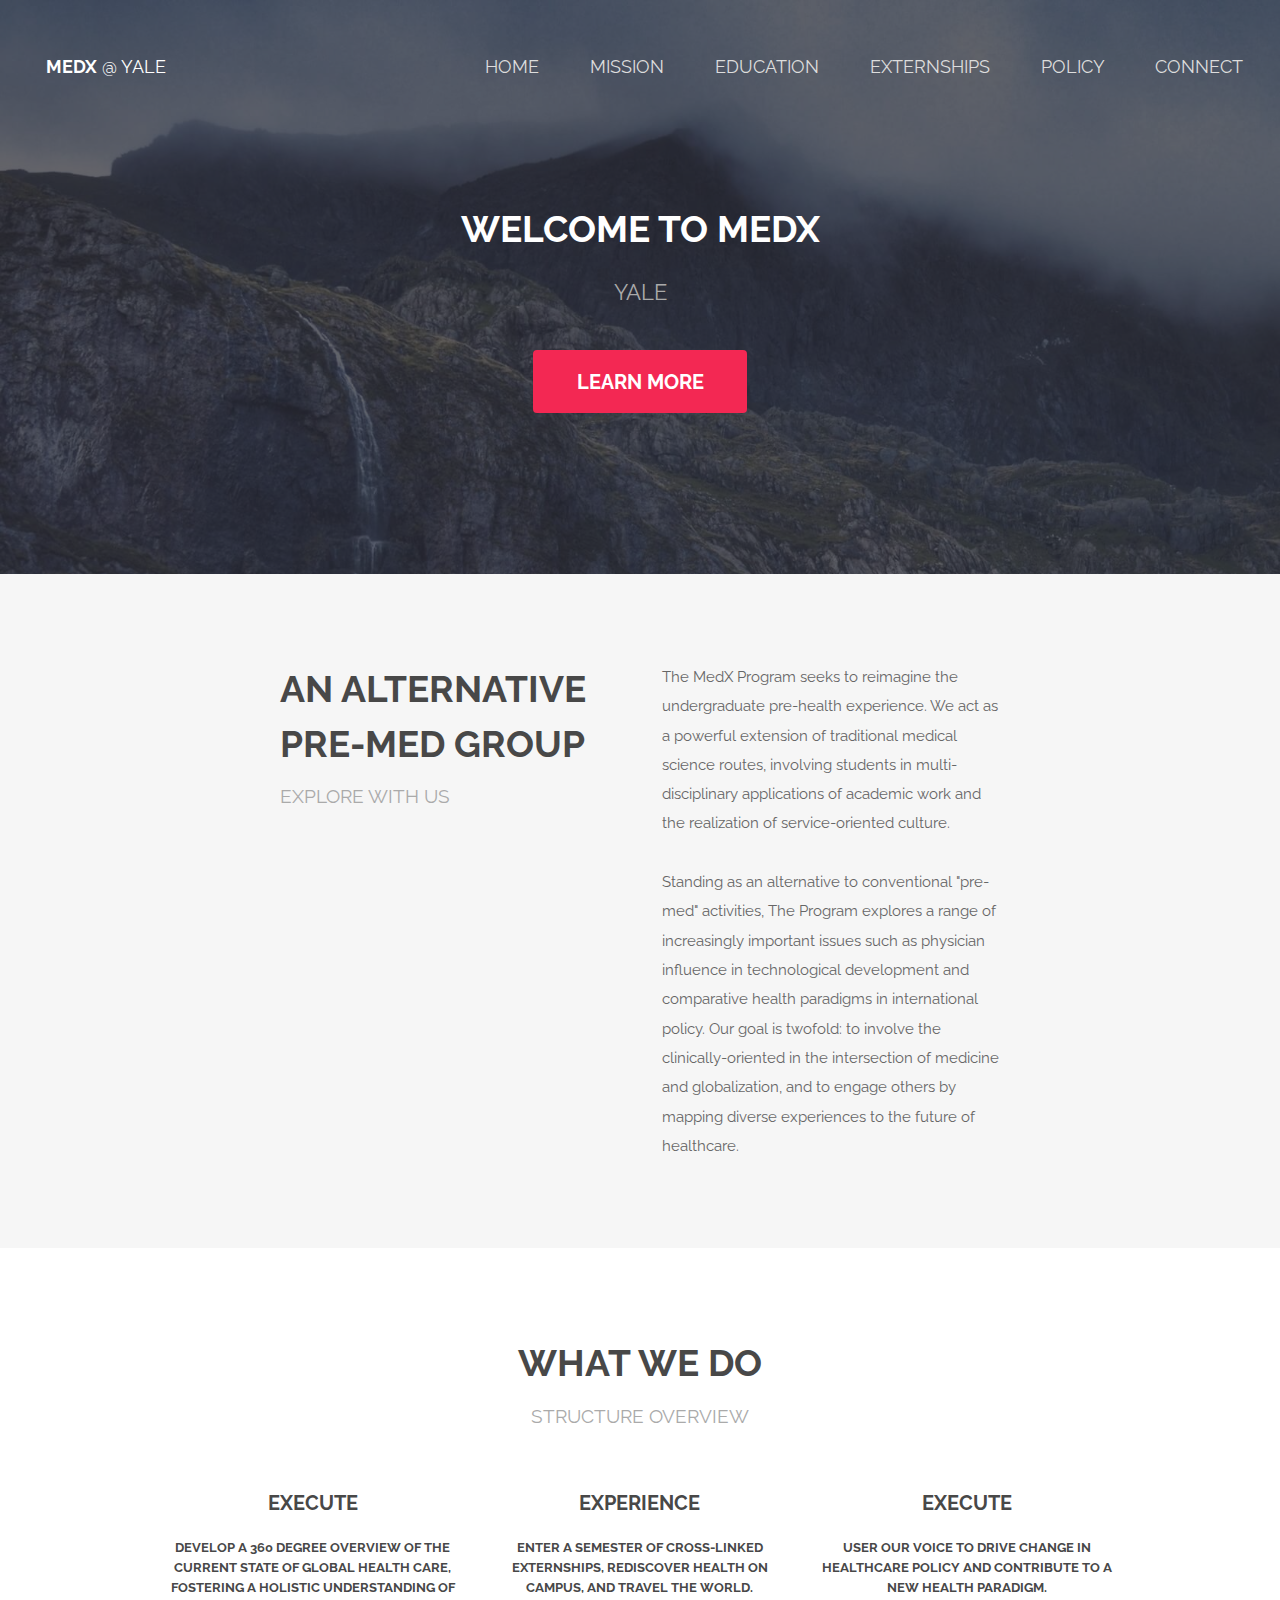
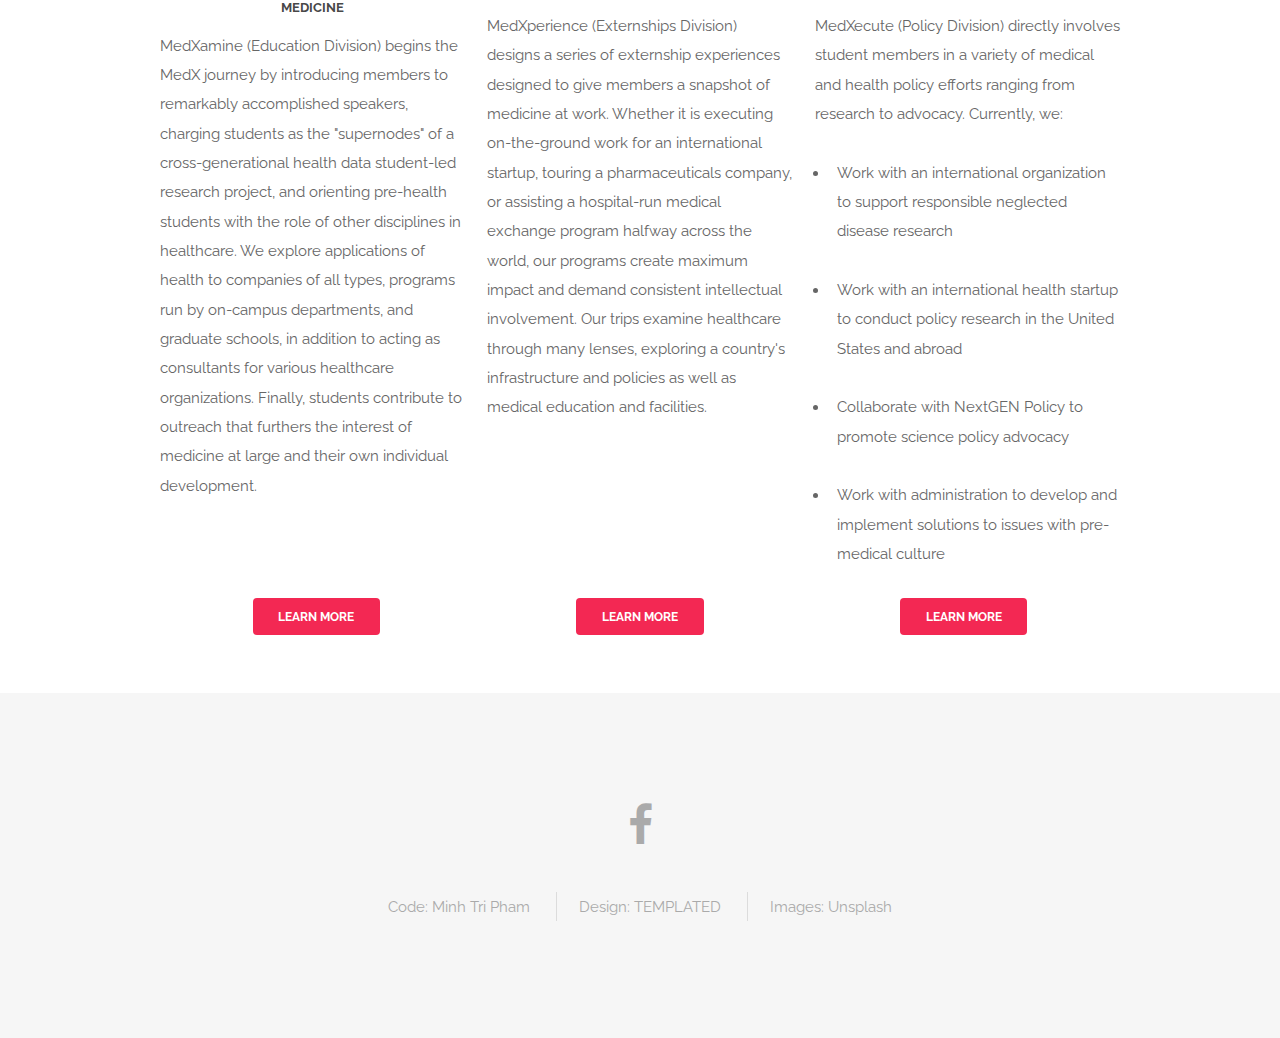
==== index.html @ 7923829c "init" ====
<!doctype html>
<html>
<head>
  <meta charset="utf-8">

  <!-- Always force latest IE rendering engine or request Chrome Frame -->
  <meta content="IE=edge,chrome=1" http-equiv="X-UA-Compatible">

  <!-- Use title if it's in the page YAML frontmatter -->
  <title>MedX @ Yale</title>

  <script src="javascripts/jquery.min.js"></script>
  <script src="javascripts/skel.min.js"></script>
  <script src="javascripts/skel-layers.min.js"></script>
  <script src="javascripts/init.js"></script>
  <noscript>
  <link rel="stylesheet" href="css/skel.css" />
  <link rel="stylesheet" href="css/style.css" />
  <link rel="stylesheet" href="css/style-xlarge.css" />
  </noscript>
</head>
<body class="landing">
  <header id="header" class="alt">
    <h1><strong><a href="index.html">MedX</a></strong> @ Yale</h1>
    <nav id="nav">
      <ul>
        <li><a href="/">Home</a></li>
        <li><a href="/mission.html">Mission</a></li>
        <li><a href="/education.html">Education</a></li>
        <li><a href="/externships.html">Externships</a></li>
        <li><a href="/policy.html">Policy</a></li>
        <li><a href="/connect.html">Connect</a></li>
      </ul>
    </nav>
  </header>

    <script>
window.smoothScrollTo = (function () {
  var timer, start, factor;
  
  return function (target, duration) {
    var offset = window.pageYOffset,
        delta  = target - window.pageYOffset; // Y-offset difference
    duration = duration || 1000;              // default 1 sec animation
    start = Date.now();                       // get start time
    factor = 0;
    
    if( timer ) {
      clearInterval(timer); // stop any running animations
    }
    
    function step() {
      var y;
      factor = (Date.now() - start) / duration; // get interpolation factor
      if( factor >= 1 ) {
        clearInterval(timer); // stop animation
        factor = 1;           // clip to max 1.0
      } 
      y = factor * delta + offset;
      window.scrollBy(0, y - window.pageYOffset);
    }
    
    timer = setInterval(step, 10);
    return timer;
  };
}());

</script>


<section id="banner">
	<h2>Welcome to MedX</h2>
	<p>Yale</p>
	<ul class="actions">
		<li><div onclick="smoothScrollTo(580, 530);" class="button special big">Learn More</div></li>
	</ul>
</section>

<section id="one" class="wrapper style2">
	<div class="container 75%">
		<div class="row 200%">
			<div class="6u 12u$(medium)">
				<header class="major">
					<h2>An alternative pre-med group</h2>
					<p>explore with us</p>
				</header>
			</div>
			<div class="6u$ 12u$(medium)">
				<p>The MedX Program seeks to reimagine the undergraduate pre-health experience. We act as a powerful extension of traditional medical science routes, involving students in multi-disciplinary applications of academic work and the realization of service-oriented culture.</p>
				<p>Standing as an alternative to conventional "pre-med" activities, The Program explores a range of increasingly important issues such as physician influence in technological development and comparative health paradigms in international policy. Our goal is twofold: to involve the clinically-oriented in the intersection of medicine and globalization, and to engage others by mapping diverse experiences to the future of healthcare.</p>
			</div>
		</div>
	</div>
</section>	

<section id="two" class="wrapper style1 special">
	<div class="container">
		<header class="major">
			<h2>What we do</h2>
			<p>structure overview</p>
		</header>
		<div class="row 400%">
			<div class="4u 12u$(xsmall)">
				<div>
					<h3>Execute</h3>
					<h5>Develop a 360 degree overview of the current state of global health care, fostering a holistic understanding of medicine</h5>
					<p class="align-left">MedXamine (Education Division) begins the MedX journey by introducing members to remarkably accomplished speakers, charging students as the "supernodes"  of a cross-generational health data student-led research project, and orienting pre-health students with the role of other disciplines in healthcare. We explore applications of health to companies of all types, programs run by on-campus departments, and graduate schools, in addition to acting as consultants for various healthcare organizations. Finally, students contribute to outreach that furthers the interest of medicine at large and their own individual development.</p>
				</div>
				
			</div>


			<div class="4u 12u$(xsmall)">
				<div class="fit captioned">
					<h3>Experience</h3>
					<h5>Enter a semester of cross-linked externships, rediscover health on campus, and travel the world.</h5>
					<p class="align-left">MedXperience (Externships Division) designs a series of externship experiences designed to give members a snapshot of medicine at work. Whether it is executing on-the-ground work for an international startup, touring a pharmaceuticals company, or assisting a hospital-run medical exchange program halfway across the world, our programs create maximum impact and demand consistent intellectual involvement. Our trips examine healthcare through many lenses, exploring a country's infrastructure and policies as well as medical education and facilities.</p>
				</div>
				
			</div>

			<div class="4u$ 12u$(xsmall)">
				<div class="">
					<h3>Execute</h3>
					<h5>User our voice to drive change in healthcare policy and contribute to a new health paradigm.</h5>
					<p class="align-left">MedXecute (Policy Division) directly involves student members in a variety of medical and health policy efforts ranging from research to advocacy. Currently, we:</p>
					<ul class="align-left">
						<li>
						Work with an international organization to support responsible neglected disease research </p>
						</li>
						<li>
						Work with an international health startup to conduct policy research in the United States and abroad</p>
						</li>
						<li>
						Collaborate with NextGEN Policy to promote science policy advocacy</p>
						</li>
						<li>
						Work with administration to develop and implement solutions to issues with pre-medical culture</p>
						</li>
					</ul>
				</div>
				
			</div>

		</div>
		
	
	<div class="row 50%">
		<div class="4u align-center"><a href="/education.html" class="button special small">Learn more</a></div>
		<div class="4u"><a href="/externships.html" class="button special small">Learn more</a></div>
		<div class="4u$"><a href="/policy.html" class="button special small">Learn more</a></div>
	</div>
	</div>
</section>
  

  <footer id="footer">
    <div class="container">
      <ul class="icons">
        <li><a href="#" class="icon fa-facebook"></a></li>
      </ul>
      <ul class="copyright">
        <li>Code: <a href="mailto:minhtri@pham.cz">Minh Tri Pham</a></li>
        <li>Design: <a href="http://templated.co">TEMPLATED</a></li>
        <li>Images: <a href="http://unsplash.com">Unsplash</a></li>
      </ul>
    </div>
  </footer>
</body>
</html>
---- css/skel.css ----
/* skel-baseline v2.0.3 | (c) n33 | getskel.com | MIT licensed */

/* Resets (http://meyerweb.com/eric/tools/css/reset/ | v2.0 | 20110126 | License: none (public domain)) */


	html,body,div,span,applet,object,iframe,h1,h2,h3,h4,h5,h6,p,blockquote,pre,a,abbr,acronym,address,big,cite,code,del,dfn,em,img,ins,kbd,q,s,samp,small,strike,strong,sub,sup,tt,var,b,u,i,center,dl,dt,dd,ol,ul,li,fieldset,form,label,legend,table,caption,tbody,tfoot,thead,tr,th,td,article,aside,canvas,details,embed,figure,figcaption,footer,header,hgroup,menu,nav,output,ruby,section,summary,time,mark,audio,video{margin:0;padding:0;border:0;font-size:100%;font:inherit;vertical-align:baseline;}article,aside,details,figcaption,figure,footer,header,hgroup,menu,nav,section{display:block;}body{line-height:1;}ol,ul{list-style:none;}blockquote,q{quotes:none;}blockquote:before,blockquote:after,q:before,q:after{content:'';content:none;}table{border-collapse:collapse;border-spacing:0;}body{-webkit-text-size-adjust:none}

/* Box Model */

	*, *:before, *:after {
		-moz-box-sizing: border-box;
		-webkit-box-sizing: border-box;
		box-sizing: border-box;
	}

/* Container */

	.container {
		margin-left: auto;
		margin-right: auto;

		/* width: (containers) */
		width: 1200px;
	}

	/* Modifiers */

		/* 125% */
			.container.\31 25\25 {
				width: 100%;

				/* max-width: (containers * 1.25) */
				max-width: 1500px;

				/* min-width: (containers) */
				min-width: 1200px;
			}

		/* 75% */
			.container.\37 5\25 {

				/* width: (containers * 0.75) */
				width: 900px;

			}

		/* 50% */
			.container.\35 0\25 {

				/* width: (containers * 0.50) */
				width: 600px;

			}

		/* 25% */
			.container.\32 5\25 {

				/* width: (containers * 0.25) */
				width: 300px;

			}

/* Grid */

	.row {
		border-bottom: solid 1px transparent;
	}

	.row > * {
		float: left;
	}

	.row:after, .row:before {
		content: '';
		display: block;
		clear: both;
		height: 0;
	}

	.row.uniform > * > :first-child {
		margin-top: 0;
	}

	.row.uniform > * > :last-child {
		margin-bottom: 0;
	}

	/* Gutters */

		/* Normal */

			.row > * {
				/* padding: (gutters.horizontal) 0 0 (gutters.vertical) */
				padding: 0 0 0 2em;
			}

			.row {
				/* margin: -(gutters.horizontal) 0 -1px -(gutters.vertical) */
				margin: 0 0 -1px -2em;
			}

			.row.uniform > * {
				/* padding: (gutters.vertical) 0 0 (gutters.vertical) */
				padding: 2em 0 0 2em;
			}

			.row.uniform {
				/* margin: -(gutters.vertical) 0 -1px -(gutters.vertical) */
				margin: -2em 0 -1px -2em;
			}

		/* 200% */

			.row.\32 00\25 > * {
				/* padding: (gutters.horizontal) 0 0 (gutters.vertical) */
				padding: 0 0 0 4em;
			}

			.row.\32 00\25 {
				/* margin: -(gutters.horizontal) 0 -1px -(gutters.vertical) */
				margin: 0 0 -1px -4em;
			}

			.row.uniform.\32 00\25 > * {
				/* padding: (gutters.vertical) 0 0 (gutters.vertical) */
				padding: 4em 0 0 4em;
			}

			.row.uniform.\32 00\25 {
				/* margin: -(gutters.vertical) 0 -1px -(gutters.vertical) */
				margin: -4em 0 -1px -4em;
			}

		/* 150% */

			.row.\31 50\25 > * {
				/* padding: (gutters.horizontal) 0 0 (gutters.vertical) */
				padding: 0 0 0 1.5em;
			}

			.row.\31 50\25 {
				/* margin: -(gutters.horizontal) 0 -1px -(gutters.vertical) */
				margin: 0 0 -1px -1.5em;
			}

			.row.uniform.\31 50\25 > * {
				/* padding: (gutters.vertical) 0 0 (gutters.vertical) */
				padding: 1.5em 0 0 1.5em;
			}

			.row.uniform.\31 50\25 {
				/* margin: -(gutters.vertical) 0 -1px -(gutters.vertical) */
				margin: -1.5em 0 -1px -1.5em;
			}

		/* 50% */

			.row.\35 0\25 > * {
				/* padding: (gutters.horizontal) 0 0 (gutters.vertical) */
				padding: 0 0 0 1em;
			}

			.row.\35 0\25 {
				/* margin: -(gutters.horizontal) 0 -1px -(gutters.vertical) */
				margin: 0 0 -1px -1em;
			}

			.row.uniform.\35 0\25 > * {
				/* padding: (gutters.vertical) 0 0 (gutters.vertical) */
				padding: 1em 0 0 1em;
			}

			.row.uniform.\35 0\25 {
				/* margin: -(gutters.vertical) 0 -1px -(gutters.vertical) */
				margin: -1em 0 -1px -1em;
			}

		/* 25% */

			.row.\32 5\25 > * {
				/* padding: (gutters.horizontal) 0 0 (gutters.vertical) */
				padding: 0 0 0 0.5em;
			}

			.row.\32 5\25 {
				/* margin: -(gutters.horizontal) 0 -1px -(gutters.vertical) */
				margin: 0 0 -1px -0.5em;
			}

			.row.uniform.\32 5\25 > * {
				/* padding: (gutters.vertical) 0 0 (gutters.vertical) */
				padding: 0.5em 0 0 0.5em;
			}

			.row.uniform.\32 5\25 {
				/* margin: -(gutters.vertical) 0 -1px -(gutters.vertical) */
				margin: -0.5em 0 -1px -0.5em;
			}

		/* 0% */

			.row.\30 \25 > * {
				padding: 0;
			}

			.row.\30 \25 {
				margin: 0 0 -1px 0;
			}

	/* Cells */

		.\31 2u, .\31 2u\24 { width: 100%; clear: none; margin-left: 0; }
		.\31 1u, .\31 1u\24 { width: 91.6666666667%; clear: none; margin-left: 0; }
		.\31 0u, .\31 0u\24 { width: 83.3333333333%; clear: none; margin-left: 0; }
		.\39 u, .\39 u\24 { width: 75%; clear: none; margin-left: 0; }
		.\38 u, .\38 u\24 { width: 66.6666666667%; clear: none; margin-left: 0; }
		.\37 u, .\37 u\24 { width: 58.3333333333%; clear: none; margin-left: 0; }
		.\36 u, .\36 u\24 { width: 50%; clear: none; margin-left: 0; }
		.\35 u, .\35 u\24 { width: 41.6666666667%; clear: none; margin-left: 0; }
		.\34 u, .\34 u\24 { width: 33.3333333333%; clear: none; margin-left: 0; }
		.\33 u, .\33 u\24 { width: 25%; clear: none; margin-left: 0; }
		.\32 u, .\32 u\24 { width: 16.6666666667%; clear: none; margin-left: 0; }
		.\31 u, .\31 u\24 { width: 8.3333333333%; clear: none; margin-left: 0; }

		.\31 2u\24 + *,
		.\31 1u\24 + *,
		.\31 0u\24 + *,
		.\39 u\24 + *,
		.\38 u\24 + *,
		.\37 u\24 + *,
		.\36 u\24 + *,
		.\35 u\24 + *,
		.\34 u\24 + *,
		.\33 u\24 + *,
		.\32 u\24 + *,
		.\31 u\24 + * {
			clear: left;
		}

		.\-11u { margin-left: 91.6666666667% }
		.\-10u { margin-left: 83.3333333333% }
		.\-9u { margin-left: 75% }
		.\-8u { margin-left: 66.6666666667% }
		.\-7u { margin-left: 58.3333333333% }
		.\-6u { margin-left: 50% }
		.\-5u { margin-left: 41.6666666667% }
		.\-4u { margin-left: 33.3333333333% }
		.\-3u { margin-left: 25% }
		.\-2u { margin-left: 16.6666666667% }
		.\-1u { margin-left: 8.3333333333% }
---- css/style.css ----
@charset "UTF-8";
@import url(font-awesome.min.css);
@import "http://fonts.googleapis.com/css?family=Raleway:400,700";

/*
	Spatial by TEMPLATED
	templated.co @templatedco
	Released for free under the Creative Commons Attribution 3.0 license (templated.co/license)
*/

/* Basic */

	body {
		background: #fff;
	}

		body.is-loading *, body.is-loading *:before, body.is-loading *:after {
			-moz-animation: none !important;
			-webkit-animation: none !important;
			-o-animation: none !important;
			-ms-animation: none !important;
			animation: none !important;
			-moz-transition: none !important;
			-webkit-transition: none !important;
			-o-transition: none !important;
			-ms-transition: none !important;
			transition: none !important;
		}

	body, input, select, textarea {
		color: #666;
		font-family: "Raleway", Arial, Helvetica, sans-serif;
		font-size: 13pt;
		font-weight: 400;
		line-height: 2em;
	}

	a {
		color: #f32853;
		text-decoration: underline;
	}

		a:hover {
			text-decoration: none;
		}

	strong, b {
		color: #484848;
		font-weight: 700;
	}

	em, i {
		font-style: italic;
	}

	p {
		margin: 0 0 2em 0;
	}

	h1, h2, h3, h4, h5, h6 {
		color: #484848;
		font-weight: 700;
		line-height: 1em;
		margin: 0 0 1em 0;
		text-transform: uppercase;
	}

		h1 a, h2 a, h3 a, h4 a, h5 a, h6 a {
			color: inherit;
			text-decoration: none;
		}

	h2 {
		font-size: 1.75em;
		line-height: 1.5em;
	}

	h3 {
		font-size: 1.35em;
		line-height: 1.5em;
	}

	h4 {
		font-size: 1.1em;
		line-height: 1.5em;
	}

	h5 {
		font-size: 0.9em;
		line-height: 1.5em;
	}

	h6 {
		font-size: 0.7em;
		line-height: 1.5em;
	}

	sub {
		font-size: 0.8em;
		position: relative;
		top: 0.5em;
	}

	sup {
		font-size: 0.8em;
		position: relative;
		top: -0.5em;
	}

	hr {
		border: 0;
		border-bottom: solid 1px rgba(144, 144, 144, 0.25);
		margin: 2em 0;
	}

		hr.major {
			margin: 3em 0;
		}

	blockquote {
		border-left: solid 4px rgba(144, 144, 144, 0.25);
		font-style: italic;
		margin: 0 0 2em 0;
		padding: 0.5em 0 0.5em 2em;
	}

	code {
		background: rgba(144, 144, 144, 0.075);
		border-radius: 4px;
		border: solid 1px rgba(144, 144, 144, 0.25);
		font-family: "Courier New", monospace;
		font-size: 0.9em;
		margin: 0 0.25em;
		padding: 0.25em 0.65em;
	}

	pre {
		-webkit-overflow-scrolling: touch;
		font-family: "Courier New", monospace;
		font-size: 0.9em;
		margin: 0 0 2em 0;
	}

		pre code {
			display: block;
			line-height: 1.75em;
			padding: 1em 1.5em;
			overflow-x: auto;
		}

	.align-left {
		text-align: left;
	}

	.align-center {
		text-align: center;
	}

	.align-right {
		text-align: right;
	}

/* Section/Article */

	section.special, article.special, header.special {
		text-align: center;
	}

	header p {
		color: #aaa;
		position: relative;
		margin: 0 0 1.5em 0;
		text-transform: uppercase;
	}

	header h2 + p {
		font-size: 1.25em;
		margin-top: -1em;
		line-height: 1.5em;
	}

	header h3 + p {
		font-size: 1.1em;
		margin-top: -0.8em;
		line-height: 1.5em;
	}

	header h4 + p,
	header h5 + p,
	header h6 + p {
		font-size: 0.9em;
		margin-top: -0.6em;
		line-height: 1.5em;
	}

	header.major {
		margin: 0 0 6em 0;
	}

		header.major h2 {
			font-size: 3em;
		}

		header.major h2, header.major h3, header.major h4, header.major h5, header.major h6 {
			display: inline-block;
			margin: 0 0 0.8em;
		}

		header.major p {
			font-size: 1.7em;
			margin-bottom: 0;
		}

/* Form */

	form {
		margin: 0 0 2em 0;
	}

	label {
		color: #484848;
		display: block;
		font-size: 0.9em;
		font-weight: 700;
		margin: 0 0 1em 0;
	}

	input[type="text"],
	input[type="password"],
	input[type="email"],
	select,
	textarea {
		-moz-appearance: none;
		-webkit-appearance: none;
		-o-appearance: none;
		-ms-appearance: none;
		appearance: none;
		background: rgba(144, 144, 144, 0.075);
		border-radius: 4px;
		border: none;
		border: solid 1px rgba(144, 144, 144, 0.25);
		color: inherit;
		display: block;
		outline: 0;
		padding: 0 1em;
		text-decoration: none;
		width: 100%;
	}

		input[type="text"]:invalid,
		input[type="password"]:invalid,
		input[type="email"]:invalid,
		select:invalid,
		textarea:invalid {
			box-shadow: none;
		}

		input[type="text"]:focus,
		input[type="password"]:focus,
		input[type="email"]:focus,
		select:focus,
		textarea:focus {
			border-color: #f32853;
			box-shadow: 0 0 0 1px #f32853;
		}

	.select-wrapper {
		text-decoration: none;
		display: block;
		position: relative;
	}

		.select-wrapper:before {
			content: "";
			-moz-osx-font-smoothing: grayscale;
			-webkit-font-smoothing: antialiased;
			font-family: FontAwesome;
			font-style: normal;
			font-weight: normal;
			text-transform: none !important;
		}

		.select-wrapper:before {
			color: rgba(144, 144, 144, 0.25);
			display: block;
			height: 2.75em;
			line-height: 2.75em;
			pointer-events: none;
			position: absolute;
			right: 0;
			text-align: center;
			top: 0;
			width: 2.75em;
		}

		.select-wrapper select::-ms-expand {
			display: none;
		}

	input[type="text"],
	input[type="password"],
	input[type="email"],
	select {
		height: 2.75em;
	}

	textarea {
		padding: 0.75em 1em;
	}

	input[type="checkbox"],
	input[type="radio"] {
		-moz-appearance: none;
		-webkit-appearance: none;
		-o-appearance: none;
		-ms-appearance: none;
		appearance: none;
		display: block;
		float: left;
		margin-right: -2em;
		opacity: 0;
		width: 1em;
		z-index: -1;
	}

		input[type="checkbox"] + label,
		input[type="radio"] + label {
			text-decoration: none;
			color: #666;
			cursor: pointer;
			display: inline-block;
			font-size: 1em;
			font-weight: 400;
			padding-left: 2.4em;
			padding-right: 0.75em;
			position: relative;
		}

			input[type="checkbox"] + label:before,
			input[type="radio"] + label:before {
				-moz-osx-font-smoothing: grayscale;
				-webkit-font-smoothing: antialiased;
				font-family: FontAwesome;
				font-style: normal;
				font-weight: normal;
				text-transform: none !important;
			}

			input[type="checkbox"] + label:before,
			input[type="radio"] + label:before {
				background: rgba(144, 144, 144, 0.075);
				border-radius: 4px;
				border: solid 1px rgba(144, 144, 144, 0.25);
				content: '';
				display: inline-block;
				height: 1.65em;
				left: 0;
				line-height: 1.58125em;
				position: absolute;
				text-align: center;
				top: 0;
				width: 1.65em;
			}

		input[type="checkbox"]:checked + label:before,
		input[type="radio"]:checked + label:before {
			background: #323037;
			border-color: #323037;
			color: #ffffff;
			content: '\f00c';
		}

		input[type="checkbox"]:focus + label:before,
		input[type="radio"]:focus + label:before {
			border-color: #f32853;
			box-shadow: 0 0 0 1px #f32853;
		}

	input[type="checkbox"] + label:before {
		border-radius: 4px;
	}

	input[type="radio"] + label:before {
		border-radius: 100%;
	}

	::-webkit-input-placeholder {
		color: #aaa !important;
		opacity: 1.0;
	}

	:-moz-placeholder {
		color: #aaa !important;
		opacity: 1.0;
	}

	::-moz-placeholder {
		color: #aaa !important;
		opacity: 1.0;
	}

	:-ms-input-placeholder {
		color: #aaa !important;
		opacity: 1.0;
	}

	.formerize-placeholder {
		color: #aaa !important;
		opacity: 1.0;
	}

/* Box */

	.box {
		border-radius: 4px;
		border: solid 1px rgba(144, 144, 144, 0.25);
		margin-bottom: 2em;
		padding: 1.5em;
	}

		.box > :last-child,
		.box > :last-child > :last-child,
		.box > :last-child > :last-child > :last-child {
			margin-bottom: 0;
		}

		.box.alt {
			border: 0;
			border-radius: 0;
			padding: 0;
		}

/* Feature */

	.feature-grid {
		position: relative;
	}

		.feature-grid:after {
			clear: both;
			content: '';
			display: block;
		}

		.feature-grid .feature {
			display: inline-block;
			float: left;
			margin-bottom: 3em;
			width: 50%;
		}

			.feature-grid .feature .content {
				width: 60%;
			}

			.feature-grid .feature .image {
				width: 30%;
			}

				.feature-grid .feature .image img {
					display: inline;
					max-width: 100%;
				}

			.feature-grid .feature:nth-child(odd) .content, .feature-grid .feature:nth-child(odd) .image {
				float: right;
				margin-right: 5%;
				text-align: right;
			}

			.feature-grid .feature:nth-child(even) .content, .feature-grid .feature:nth-child(even) .image {
				float: left;
				margin-left: 5%;
				text-align: left;
			}

/* Icon */

	.icon {
		text-decoration: none;
		border-bottom: none;
		position: relative;
	}

		.icon:before {
			-moz-osx-font-smoothing: grayscale;
			-webkit-font-smoothing: antialiased;
			font-family: FontAwesome;
			font-style: normal;
			font-weight: normal;
			text-transform: none !important;
		}

		.icon > .label {
			display: none;
		}

/* Image */

	.image {
		border-radius: 4px;
		border: 0;
		display: inline-block;
		position: relative;
	}

		.image img {
			border-radius: 4px;
			display: block;
		}

		.image.left {
			float: left;
			padding: 0 1.5em 1em 0;
			top: 0.25em;
		}

		.image.right {
			float: right;
			padding: 0 0 1em 1.5em;
			top: 0.25em;
		}

		.image.left, .image.right {
			max-width: 40%;
		}

			.image.left img, .image.right img {
				width: 100%;
			}

		.image.fit {
			display: block;
			margin: 0 0 2em 0;
			width: 100%;
		}

			.image.fit img {
				width: 100%;
			}

		.image.rounded {
			border-radius: 100%;
		}

			.image.rounded img {
				border: solid 0.5em rgba(144, 144, 144, 0.25);
				border-radius: 100%;
			}

		.image.captioned {
			border-radius: 0;
			margin-bottom: 4em;
		}

			.image.captioned img {
				border-radius: 0;
			}

			.image.captioned h3 {
				background-color: #fff;
				box-shadow: 0px 0.0375em 0.125em 0px rgba(0, 0, 0, 0.15);
				display: block;
				padding: 2em 1em;
			}

/* List */

	ol {
		list-style: decimal;
		margin: 0 0 2em 0;
		padding-left: 1.25em;
	}

		ol li {
			padding-left: 0.25em;
		}

	ul {
		list-style: disc;
		margin: 0 0 2em 0;
		padding-left: 1em;
	}

		ul li {
			padding-left: 0.5em;
		}

		ul.alt {
			list-style: none;
			padding-left: 0;
		}

			ul.alt li {
				border-top: solid 1px rgba(144, 144, 144, 0.25);
				padding: 0.5em 0;
			}

				ul.alt li:first-child {
					border-top: 0;
					padding-top: 0;
				}

		ul.icons {
			cursor: default;
			list-style: none;
			padding-left: 0;
		}

			ul.icons li {
				display: inline-block;
				padding: 0 1em 0 0;
			}

				ul.icons li:last-child {
					padding-right: 0;
				}

				ul.icons li .icon:before {
					font-size: 2em;
				}

		ul.actions {
			cursor: default;
			list-style: none;
			padding-left: 0;
		}

			ul.actions li {
				display: inline-block;
				padding: 0 1em 0 0;
				vertical-align: middle;
			}

				ul.actions li:last-child {
					padding-right: 0;
				}

			ul.actions.small li {
				padding: 0 0.5em 0 0;
			}

			ul.actions.vertical li {
				display: block;
				padding: 1em 0 0 0;
			}

				ul.actions.vertical li:first-child {
					padding-top: 0;
				}

				ul.actions.vertical li > * {
					margin-bottom: 0;
				}

			ul.actions.vertical.small li {
				padding: 0.5em 0 0 0;
			}

				ul.actions.vertical.small li:first-child {
					padding-top: 0;
				}

			ul.actions.fit {
				display: table;
				margin-left: -1em;
				padding: 0;
				table-layout: fixed;
				width: calc(100% + 1em);
			}

				ul.actions.fit li {
					display: table-cell;
					padding: 0 0 0 1em;
				}

					ul.actions.fit li > * {
						margin-bottom: 0;
					}

				ul.actions.fit.small {
					margin-left: -0.5em;
					width: calc(100% + 0.5em);
				}

					ul.actions.fit.small li {
						padding: 0 0 0 0.5em;
					}

	dl {
		margin: 0 0 2em 0;
	}

/* Table */

	.table-wrapper {
		-webkit-overflow-scrolling: touch;
		overflow-x: auto;
	}

	table {
		margin: 0 0 2em 0;
		width: 100%;
	}

		table tbody tr {
			border: solid 1px rgba(144, 144, 144, 0.25);
			border-left: 0;
			border-right: 0;
		}

			table tbody tr:nth-child(2n + 1) {
				background-color: rgba(144, 144, 144, 0.075);
			}

		table td {
			padding: 0.75em 0.75em;
		}

		table th {
			color: #484848;
			font-size: 0.9em;
			font-weight: 700;
			padding: 0 0.75em 0.75em 0.75em;
			text-align: left;
		}

		table thead {
			border-bottom: solid 2px rgba(144, 144, 144, 0.25);
		}

		table tfoot {
			border-top: solid 2px rgba(144, 144, 144, 0.25);
		}

		table.alt {
			border-collapse: separate;
		}

			table.alt tbody tr td {
				border: solid 1px rgba(144, 144, 144, 0.25);
				border-left-width: 0;
				border-top-width: 0;
			}

				table.alt tbody tr td:first-child {
					border-left-width: 1px;
				}

			table.alt tbody tr:first-child td {
				border-top-width: 1px;
			}

			table.alt thead {
				border-bottom: 0;
			}

			table.alt tfoot {
				border-top: 0;
			}

/* Button */

	input[type="submit"],
	input[type="reset"],
	input[type="button"],
	.button {
		-moz-appearance: none;
		-webkit-appearance: none;
		-o-appearance: none;
		-ms-appearance: none;
		appearance: none;
		-moz-transition: background-color 0.2s ease-in-out, color 0.2s ease-in-out;
		-webkit-transition: background-color 0.2s ease-in-out, color 0.2s ease-in-out;
		-o-transition: background-color 0.2s ease-in-out, color 0.2s ease-in-out;
		-ms-transition: background-color 0.2s ease-in-out, color 0.2s ease-in-out;
		transition: background-color 0.2s ease-in-out, color 0.2s ease-in-out;
		background-color: #323037;
		border-radius: 4px;
		border: 0;
		color: #ffffff !important;
		cursor: pointer;
		display: inline-block;
		font-weight: 700;
		height: 3.15em;
		line-height: 3.25em;
		padding: 0 2.2em;
		text-align: center;
		text-decoration: none;
		text-transform: uppercase;
		white-space: nowrap;
	}

		input[type="submit"]:hover,
		input[type="reset"]:hover,
		input[type="button"]:hover,
		.button:hover {
			background-color: #3e3c45;
		}

		input[type="submit"]:active,
		input[type="reset"]:active,
		input[type="button"]:active,
		.button:active {
			background-color: #262429;
		}

		input[type="submit"].icon,
		input[type="reset"].icon,
		input[type="button"].icon,
		.button.icon {
			padding-left: 1.35em;
		}

			input[type="submit"].icon:before,
			input[type="reset"].icon:before,
			input[type="button"].icon:before,
			.button.icon:before {
				margin-right: 0.5em;
			}

		input[type="submit"].fit,
		input[type="reset"].fit,
		input[type="button"].fit,
		.button.fit {
			display: block;
			margin: 0 0 1em 0;
			width: 100%;
		}

		input[type="submit"].small,
		input[type="reset"].small,
		input[type="button"].small,
		.button.small {
			font-size: 0.8em;
		}

		input[type="submit"].big,
		input[type="reset"].big,
		input[type="button"].big,
		.button.big {
			font-size: 1.35em;
		}

		input[type="submit"].alt,
		input[type="reset"].alt,
		input[type="button"].alt,
		.button.alt {
			background-color: transparent;
			box-shadow: inset 0 0 0 2px rgba(144, 144, 144, 0.25);
			color: #484848 !important;
		}

			input[type="submit"].alt:hover,
			input[type="reset"].alt:hover,
			input[type="button"].alt:hover,
			.button.alt:hover {
				background-color: rgba(144, 144, 144, 0.075);
			}

			input[type="submit"].alt:active,
			input[type="reset"].alt:active,
			input[type="button"].alt:active,
			.button.alt:active {
				background-color: rgba(144, 144, 144, 0.2);
			}

			input[type="submit"].alt.icon:before,
			input[type="reset"].alt.icon:before,
			input[type="button"].alt.icon:before,
			.button.alt.icon:before {
				color: #aaa;
			}

		input[type="submit"].special,
		input[type="reset"].special,
		input[type="button"].special,
		.button.special {
			background-color: #f32853;
			color: #ffffff !important;
		}

			input[type="submit"].special:hover,
			input[type="reset"].special:hover,
			input[type="button"].special:hover,
			.button.special:hover {
				background-color: #f44066;
			}

			input[type="submit"].special:active,
			input[type="reset"].special:active,
			input[type="button"].special:active,
			.button.special:active {
				background-color: #f21040;
			}

		input[type="submit"].disabled, input[type="submit"]:disabled,
		input[type="reset"].disabled,
		input[type="reset"]:disabled,
		input[type="button"].disabled,
		input[type="button"]:disabled,
		.button.disabled,
		.button:disabled {
			background-color: #666 !important;
			box-shadow: inset 0 -0.15em 0 0 rgba(0, 0, 0, 0.15);
			color: #fff !important;
			cursor: default;
			opacity: 0.25;
		}

/* Header */

	#skel-layers-wrapper {
		padding-top: 6em;
	}

	body.landing #skel-layers-wrapper {
		padding-top: 0 !important;
	}

	#header {
		background-color: #fff;
		border-bottom: solid 1px rgba(144, 144, 144, 0.25);
		box-shadow: 0px 0.0375em 0.125em 0px rgba(0, 0, 0, 0.05);
		color: #484848;
		cursor: default;
		font-size: 1.25em;
		height: 4.5em;
		left: 0;
		line-height: 4.4em;
		position: fixed;
		text-transform: uppercase;
		top: 0;
		width: 100%;
		z-index: 10000;
	}

		#header h1 {
			color: #484848;
			font-weight: 400;
			height: inherit;
			left: 1.25em;
			line-height: inherit;
			margin: 0;
			padding: 0;
			position: absolute;
			top: 0;
		}

		#header nav {
			height: inherit;
			line-height: inherit;
			position: absolute;
			right: 1.25em;
			top: 0;
			vertical-align: middle;
		}

			#header nav > ul {
				list-style: none;
				margin: 0;
				padding-left: 0;
			}

				#header nav > ul > li {
					border-radius: 4px;
					display: inline-block;
					margin-left: 2.5em;
					padding-left: 0;
				}

					#header nav > ul > li a {
						-moz-transition: color 0.2s ease-in-out;
						-webkit-transition: color 0.2s ease-in-out;
						-o-transition: color 0.2s ease-in-out;
						-ms-transition: color 0.2s ease-in-out;
						transition: color 0.2s ease-in-out;
						color: #666;
						display: inline-block;
						text-decoration: none;
					}

						#header nav > ul > li a:hover {
							color: #484848;
						}

					#header nav > ul > li:first-child {
						margin-left: 0;
					}

					#header nav > ul > li .button {
						border-color: rgba(144, 144, 144, 0.25);
						box-shadow: none;
						height: 3em;
						line-height: 2.9em;
						margin-bottom: 0;
						padding: 0 1.5em;
						position: relative;
						top: -0.075em;
						vertical-align: middle;
					}

		#header .container {
			position: relative;
		}

			#header .container h1 {
				left: 0;
			}

			#header .container nav {
				right: 0;
			}

		#header.alt {
			background-color: transparent;
			border: 0;
			box-shadow: none;
			height: 3.25em;
			line-height: 3.25em;
			position: absolute;
		}

			#header.alt h1 {
				color: #ffffff;
				left: 2.5em;
				top: 2em;
			}

				#header.alt h1 a {
					color: #ffffff;
				}

			#header.alt nav {
				right: 2em;
				top: 2em;
			}

				#header.alt nav a {
					color: #ddd;
				}

					#header.alt nav a:active, #header.alt nav a:hover {
						color: #ffffff;
					}

			#header.alt .button {
				border-color: rgba(255, 255, 255, 0.5);
				color: #ffffff !important;
			}

/* Banner */

	#banner {
		padding: 16em 0 13em 0;
		background-attachment: fixed;
		background-image: url("images/overlay.png"), url("../images/banner.jpg");
		background-position: center top;
		background-size: cover;
		line-height: 1.75;
		text-align: center;
	}

		#banner :last-child {
			margin-bottom: 0;
		}

		#banner h2 {
			color: #ffffff;
			display: inline-block;
			font-size: 3.5em;
			line-height: 1.35;
			margin-bottom: 0.5em;
		}

		#banner p {
			color: #aaa;
			font-size: 1.5em;
			margin-bottom: 1.75em;
			text-transform: uppercase;
		}

	body.is-touch #banner {
		background-attachment: scroll;
	}

/* Main */

	#main {
		padding-top: 4em;
	}

/* Wrapper */

	.wrapper {
		padding: 6em 0 4em 0;
	}

		.wrapper.style2 {
			background-color: #f6f6f6;
		}

		.wrapper.style3 {
			background-attachment: fixed;
			background-image: url("images/overlay.png"), url("../images/banner.jpg");
			background-position: center center;
			background-size: cover;
		}

			.wrapper.style3 header.major {
				margin-bottom: 3em;
			}

				.wrapper.style3 header.major h2 {
					color: #ffffff;
				}

	body.is-touch .wrapper.style3 {
		background-attachment: scroll;
	}

/* Footer */

	#footer {
		padding: 8em 0 6em 0;
		background: #f6f6f6;
		color: #aaa;
		text-align: center;
	}

		#footer a {
			-moz-transition: color 0.2s ease-in-out;
			-webkit-transition: color 0.2s ease-in-out;
			-o-transition: color 0.2s ease-in-out;
			-ms-transition: color 0.2s ease-in-out;
			transition: color 0.2s ease-in-out;
			color: #aaa;
			text-decoration: none;
		}

			#footer a:active, #footer a:hover {
				color: #666;
			}

		#footer .icons {
			font-size: 1.5em;
		}

			#footer .icons li {
				padding-right: 2.5em;
			}

				#footer .icons li:last-child {
					padding-right: 0;
				}

		#footer .copyright {
			margin: 2em 0;
			padding: 0;
			text-align: center;
		}

			#footer .copyright li {
				border-left: solid 1px rgba(144, 144, 144, 0.25);
				display: inline-block;
				list-style: none;
				margin-left: 1.5em;
				padding-left: 1.5em;
			}

				#footer .copyright li:first-child {
					border-left: 0;
					margin-left: 0;
					padding-left: 0;
				}
---- css/style-xlarge.css ----
/*
	Spatial by TEMPLATED
	templated.co @templatedco
	Released for free under the Creative Commons Attribution 3.0 license (templated.co/license)
*/

/* Basic */


	body, input, select, textarea {
		font-size: 11pt;
	}
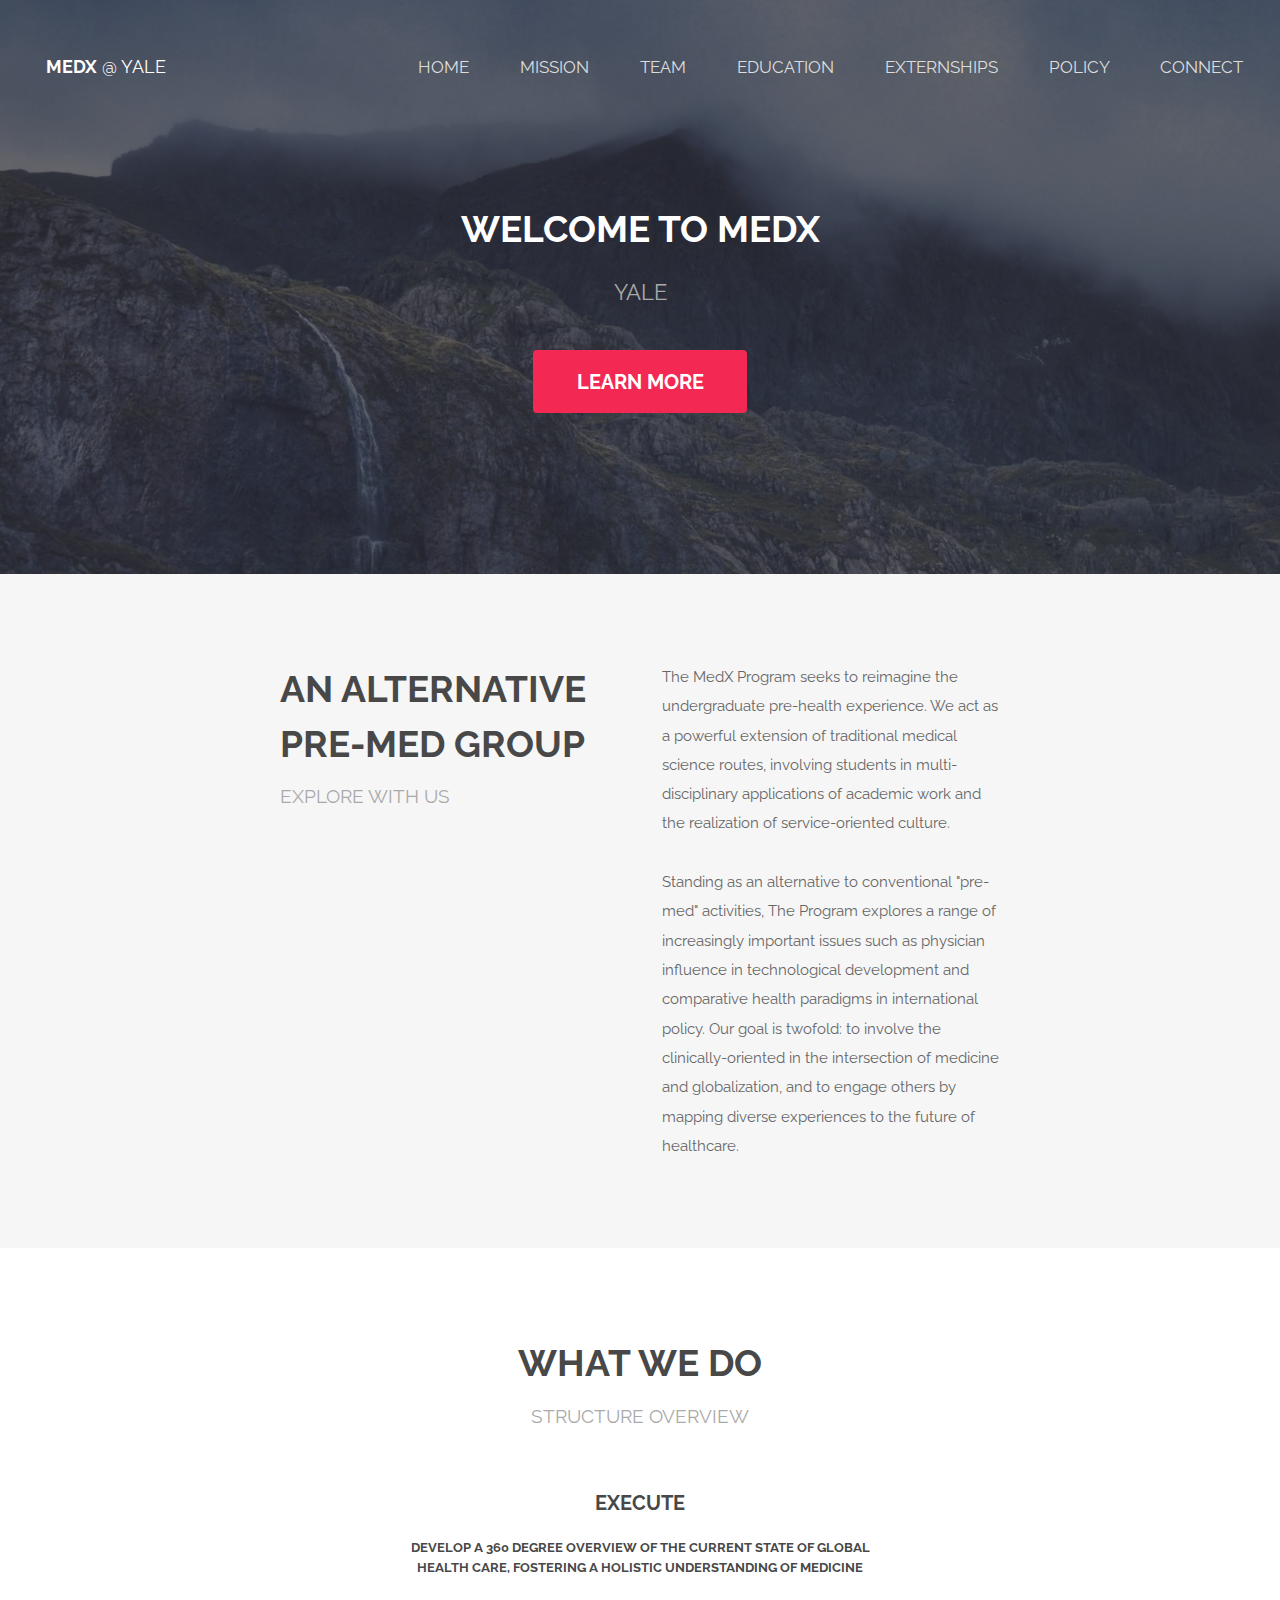
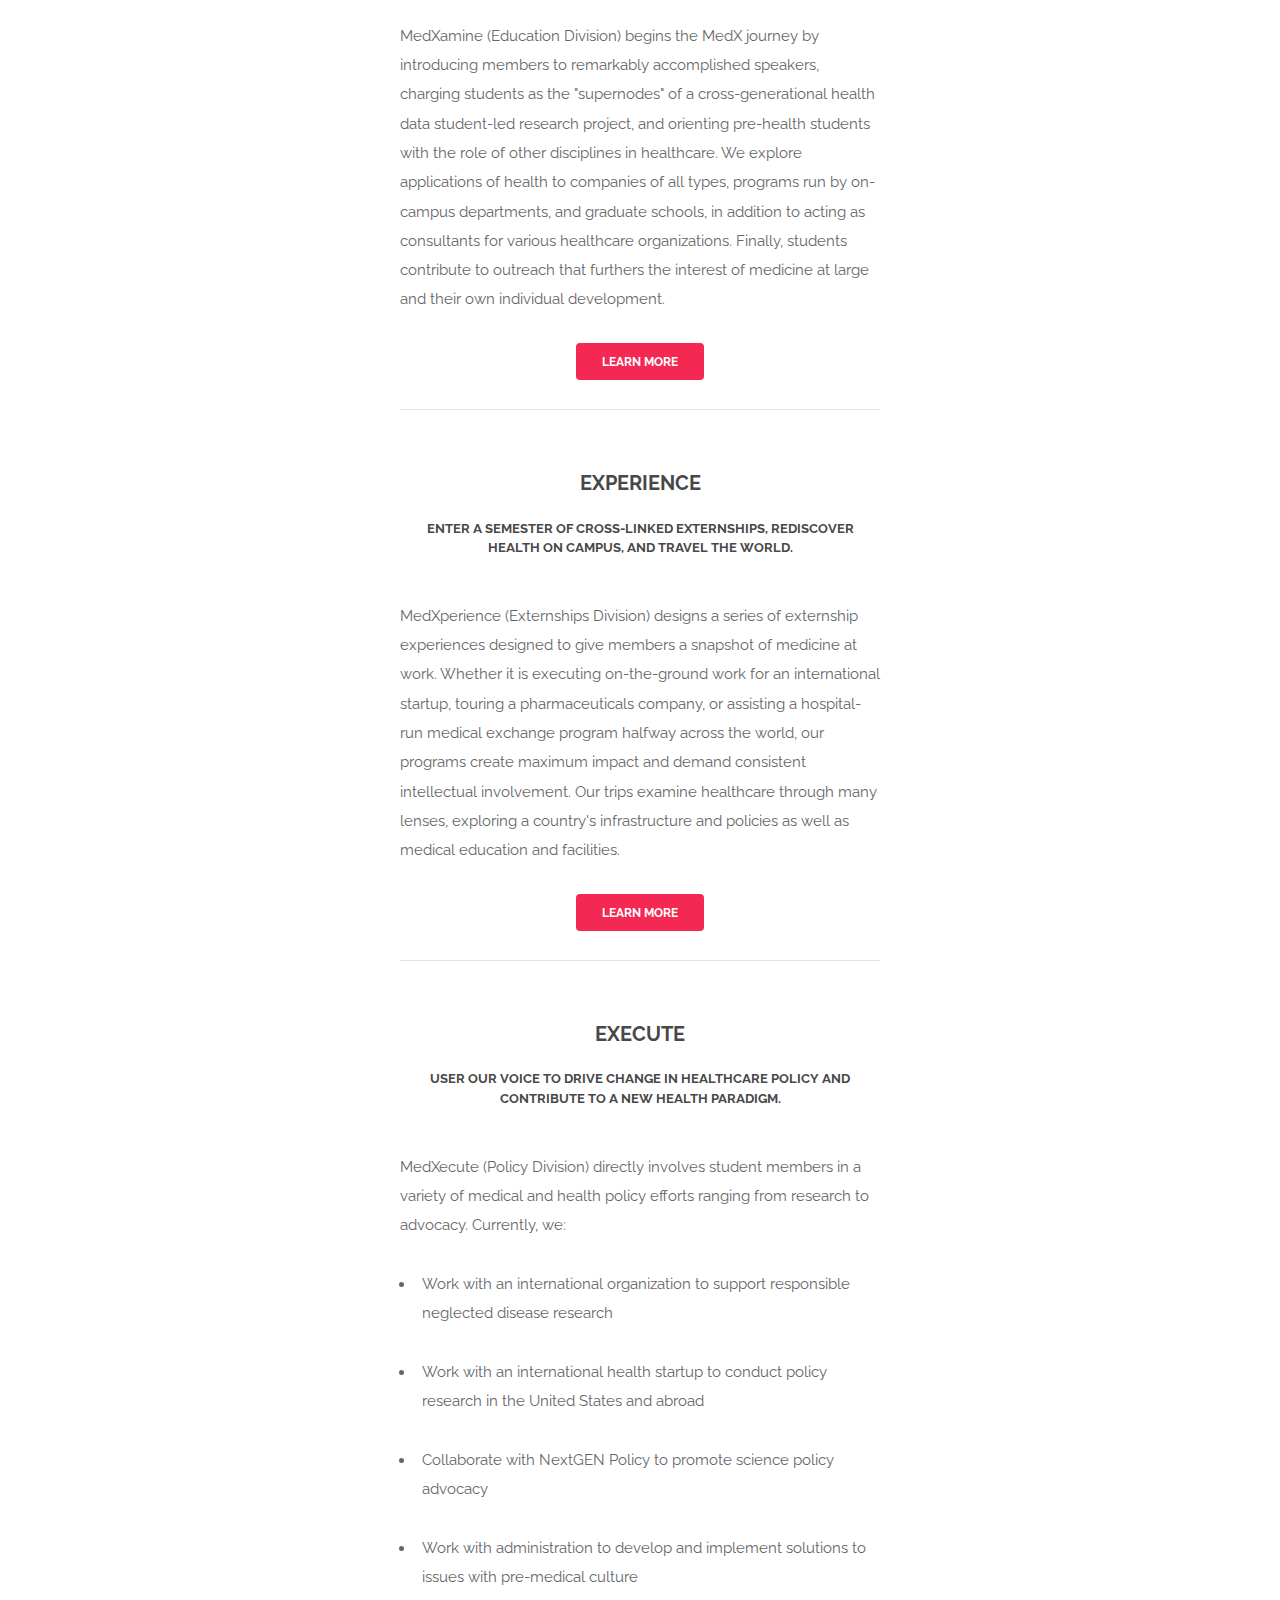
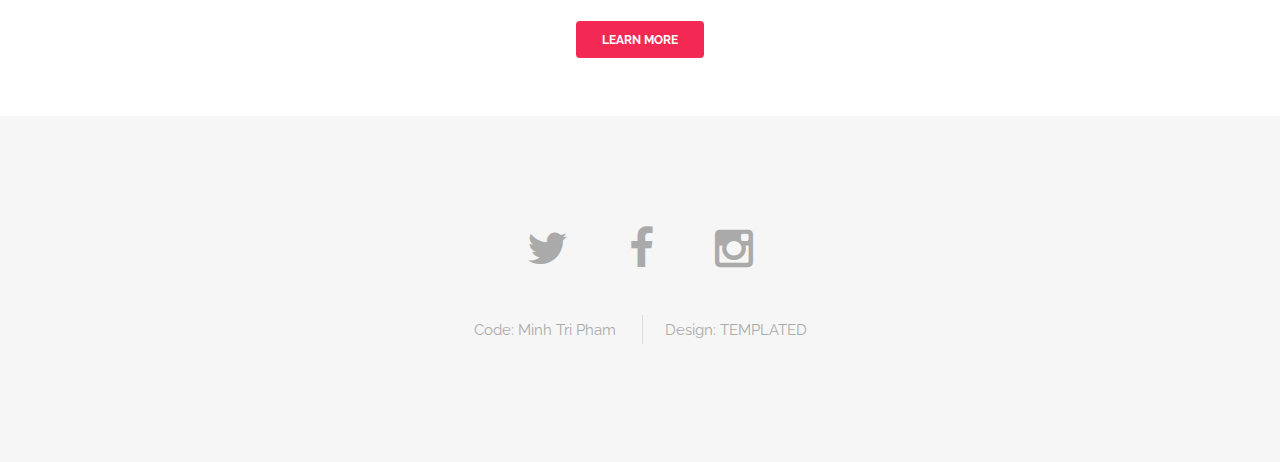
==== commit 520b96de: "mvp" ====
--- a/index.html
+++ b/index.html
@@ -26,6 +26,7 @@
       <ul>
         <li><a href="/">Home</a></li>
         <li><a href="/mission.html">Mission</a></li>
+        <li><a href="/team.html">Team</a></li>
         <li><a href="/education.html">Education</a></li>
         <li><a href="/externships.html">Externships</a></li>
         <li><a href="/policy.html">Policy</a></li>
@@ -94,35 +95,42 @@
 </section>	
 
 <section id="two" class="wrapper style1 special">
-	<div class="container">
+	<div class="container 50%">
 		<header class="major">
 			<h2>What we do</h2>
 			<p>structure overview</p>
 		</header>
-		<div class="row 400%">
-			<div class="4u 12u$(xsmall)">
+		<div class="row 200%">
+			<div>
 				<div>
 					<h3>Execute</h3>
 					<h5>Develop a 360 degree overview of the current state of global health care, fostering a holistic understanding of medicine</h5>
+					<br>
 					<p class="align-left">MedXamine (Education Division) begins the MedX journey by introducing members to remarkably accomplished speakers, charging students as the "supernodes"  of a cross-generational health data student-led research project, and orienting pre-health students with the role of other disciplines in healthcare. We explore applications of health to companies of all types, programs run by on-campus departments, and graduate schools, in addition to acting as consultants for various healthcare organizations. Finally, students contribute to outreach that furthers the interest of medicine at large and their own individual development.</p>
 				</div>
-				
+				<a href="/education.html" class="button special small">Learn more</a>
+				<br>
+				<hr>
+				<br>
 			</div>
-
-
-			<div class="4u 12u$(xsmall)">
+			<div>
 				<div class="fit captioned">
 					<h3>Experience</h3>
 					<h5>Enter a semester of cross-linked externships, rediscover health on campus, and travel the world.</h5>
+					<br>
 					<p class="align-left">MedXperience (Externships Division) designs a series of externship experiences designed to give members a snapshot of medicine at work. Whether it is executing on-the-ground work for an international startup, touring a pharmaceuticals company, or assisting a hospital-run medical exchange program halfway across the world, our programs create maximum impact and demand consistent intellectual involvement. Our trips examine healthcare through many lenses, exploring a country's infrastructure and policies as well as medical education and facilities.</p>
 				</div>
-				
+				<a href="/externships.html" class="button special small">Learn more</a>
+				<br>
+				<hr>
+				<br>	
 			</div>
-
-			<div class="4u$ 12u$(xsmall)">
+			
+			<div>
 				<div class="">
 					<h3>Execute</h3>
 					<h5>User our voice to drive change in healthcare policy and contribute to a new health paradigm.</h5>
+					<br>
 					<p class="align-left">MedXecute (Policy Division) directly involves student members in a variety of medical and health policy efforts ranging from research to advocacy. Currently, we:</p>
 					<ul class="align-left">
 						<li>
@@ -139,17 +147,12 @@
 						</li>
 					</ul>
 				</div>
-				
+				<a href="/policy.html" class="button special small">Learn more</a>
 			</div>
 
 		</div>
 		
 	
-	<div class="row 50%">
-		<div class="4u align-center"><a href="/education.html" class="button special small">Learn more</a></div>
-		<div class="4u"><a href="/externships.html" class="button special small">Learn more</a></div>
-		<div class="4u$"><a href="/policy.html" class="button special small">Learn more</a></div>
-	</div>
 	</div>
 </section>
   
@@ -157,12 +160,13 @@
   <footer id="footer">
     <div class="container">
       <ul class="icons">
+        <li><a href="#" class="icon fa-twitter"></a></li>
         <li><a href="#" class="icon fa-facebook"></a></li>
+        <li><a href="#" class="icon fa-instagram"></a></li>
       </ul>
       <ul class="copyright">
         <li>Code: <a href="mailto:minhtri@pham.cz">Minh Tri Pham</a></li>
         <li>Design: <a href="http://templated.co">TEMPLATED</a></li>
-        <li>Images: <a href="http://unsplash.com">Unsplash</a></li>
       </ul>
     </div>
   </footer>
--- a/css/style.css
+++ b/css/style.css
@@ -978,6 +978,7 @@
 						color: #666;
 						display: inline-block;
 						text-decoration: none;
+						font-size: 0.9em;
 					}
 
 						#header nav > ul > li a:hover {
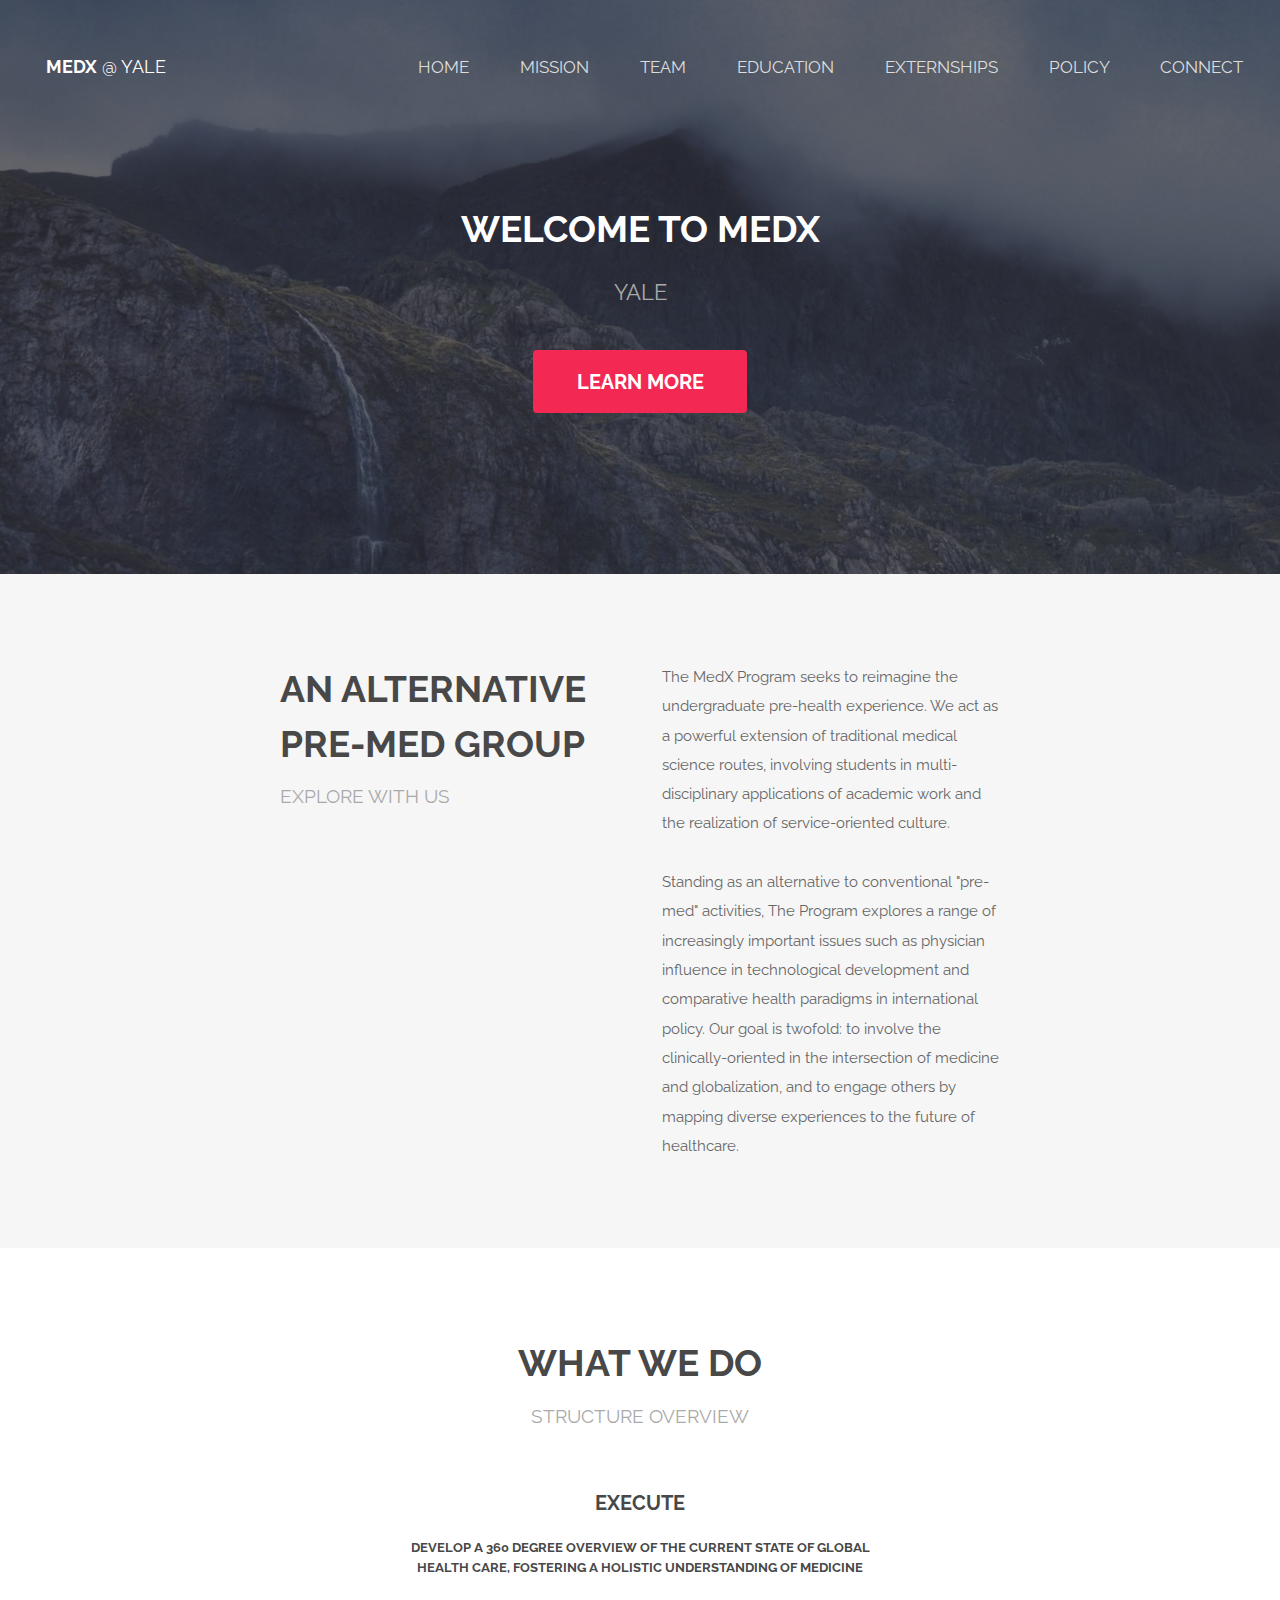
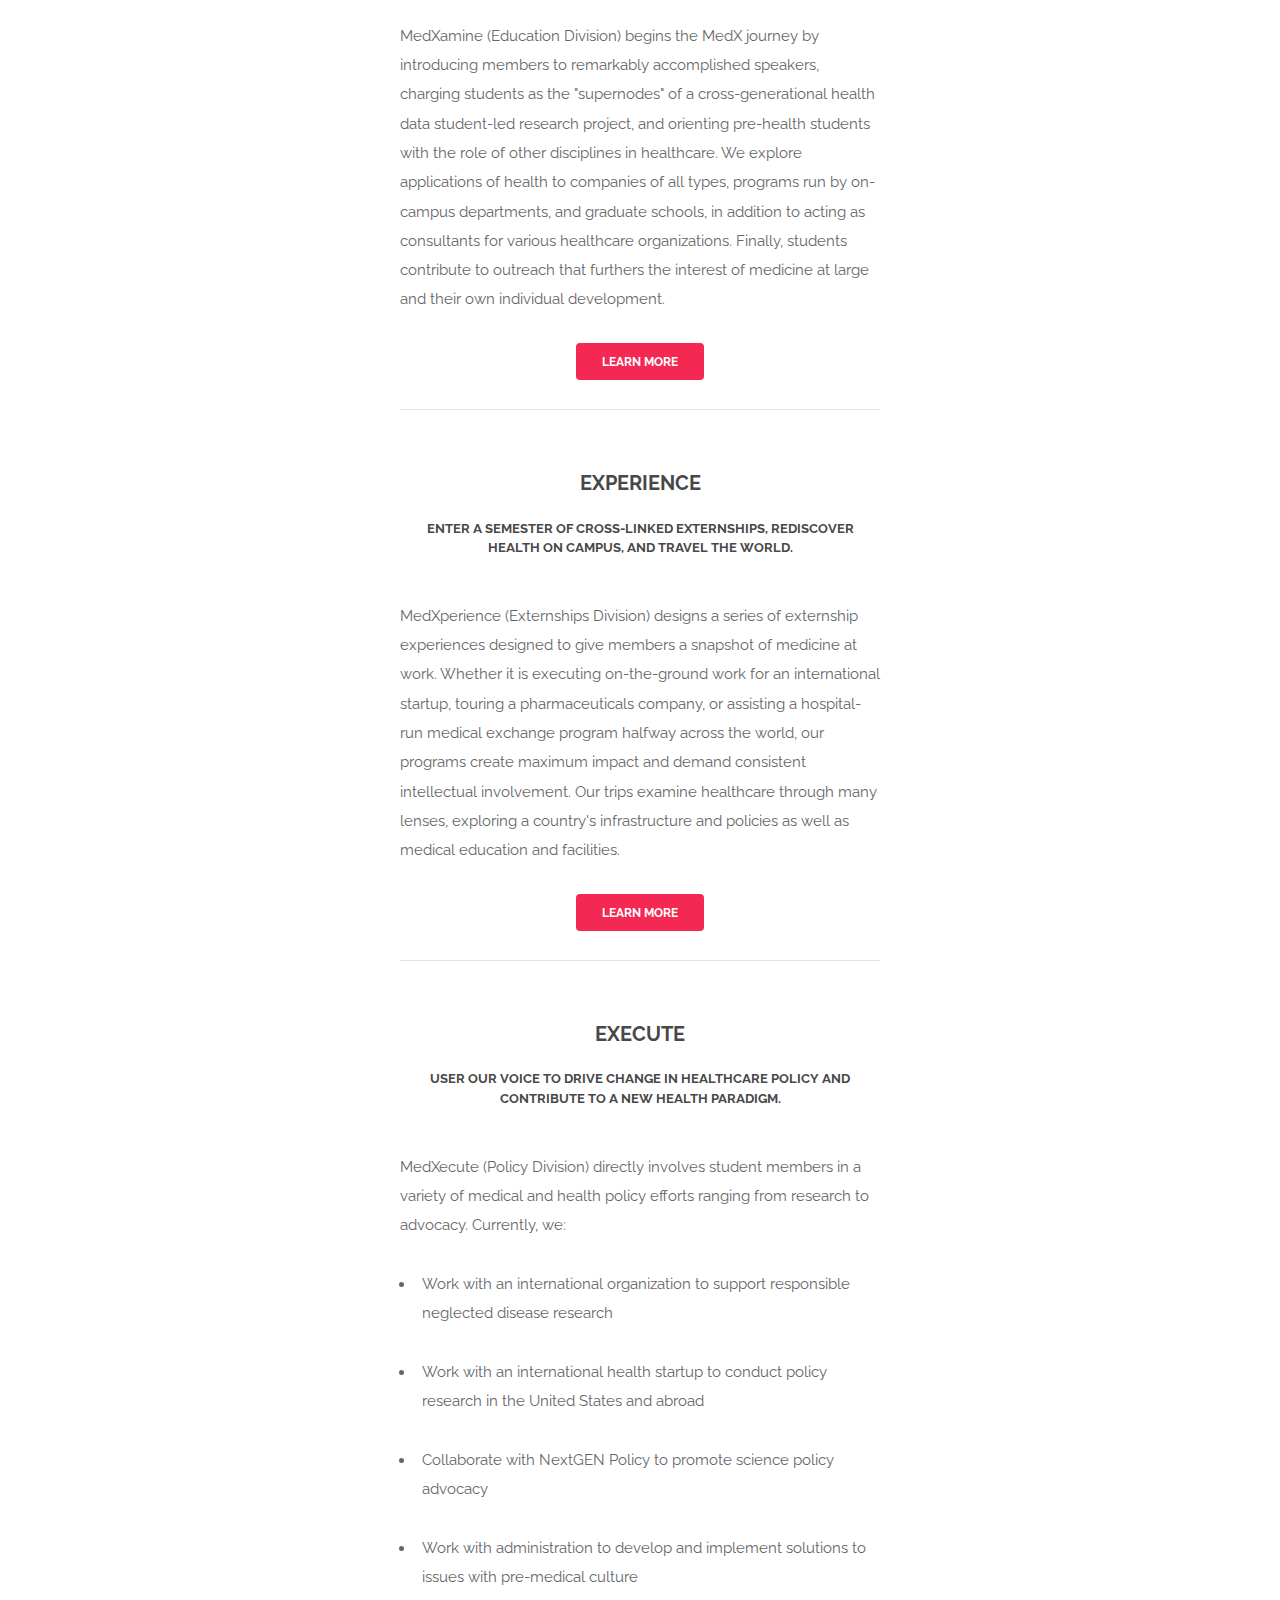
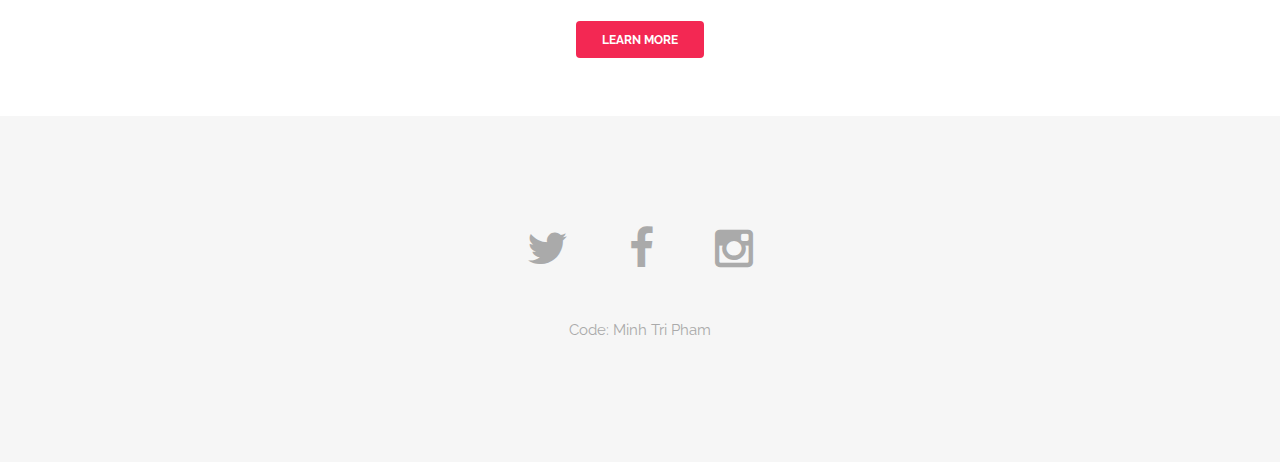
==== commit 155af8a8: "design rm" ====
--- a/index.html
+++ b/index.html
@@ -166,8 +166,8 @@
       </ul>
       <ul class="copyright">
         <li>Code: <a href="mailto:minhtri@pham.cz">Minh Tri Pham</a></li>
-        <li>Design: <a href="http://templated.co">TEMPLATED</a></li>
-      </ul>
+<!--         <li>Design: <a href="http://templated.co">TEMPLATED</a></li>
+ -->      </ul>
     </div>
   </footer>
 </body>
